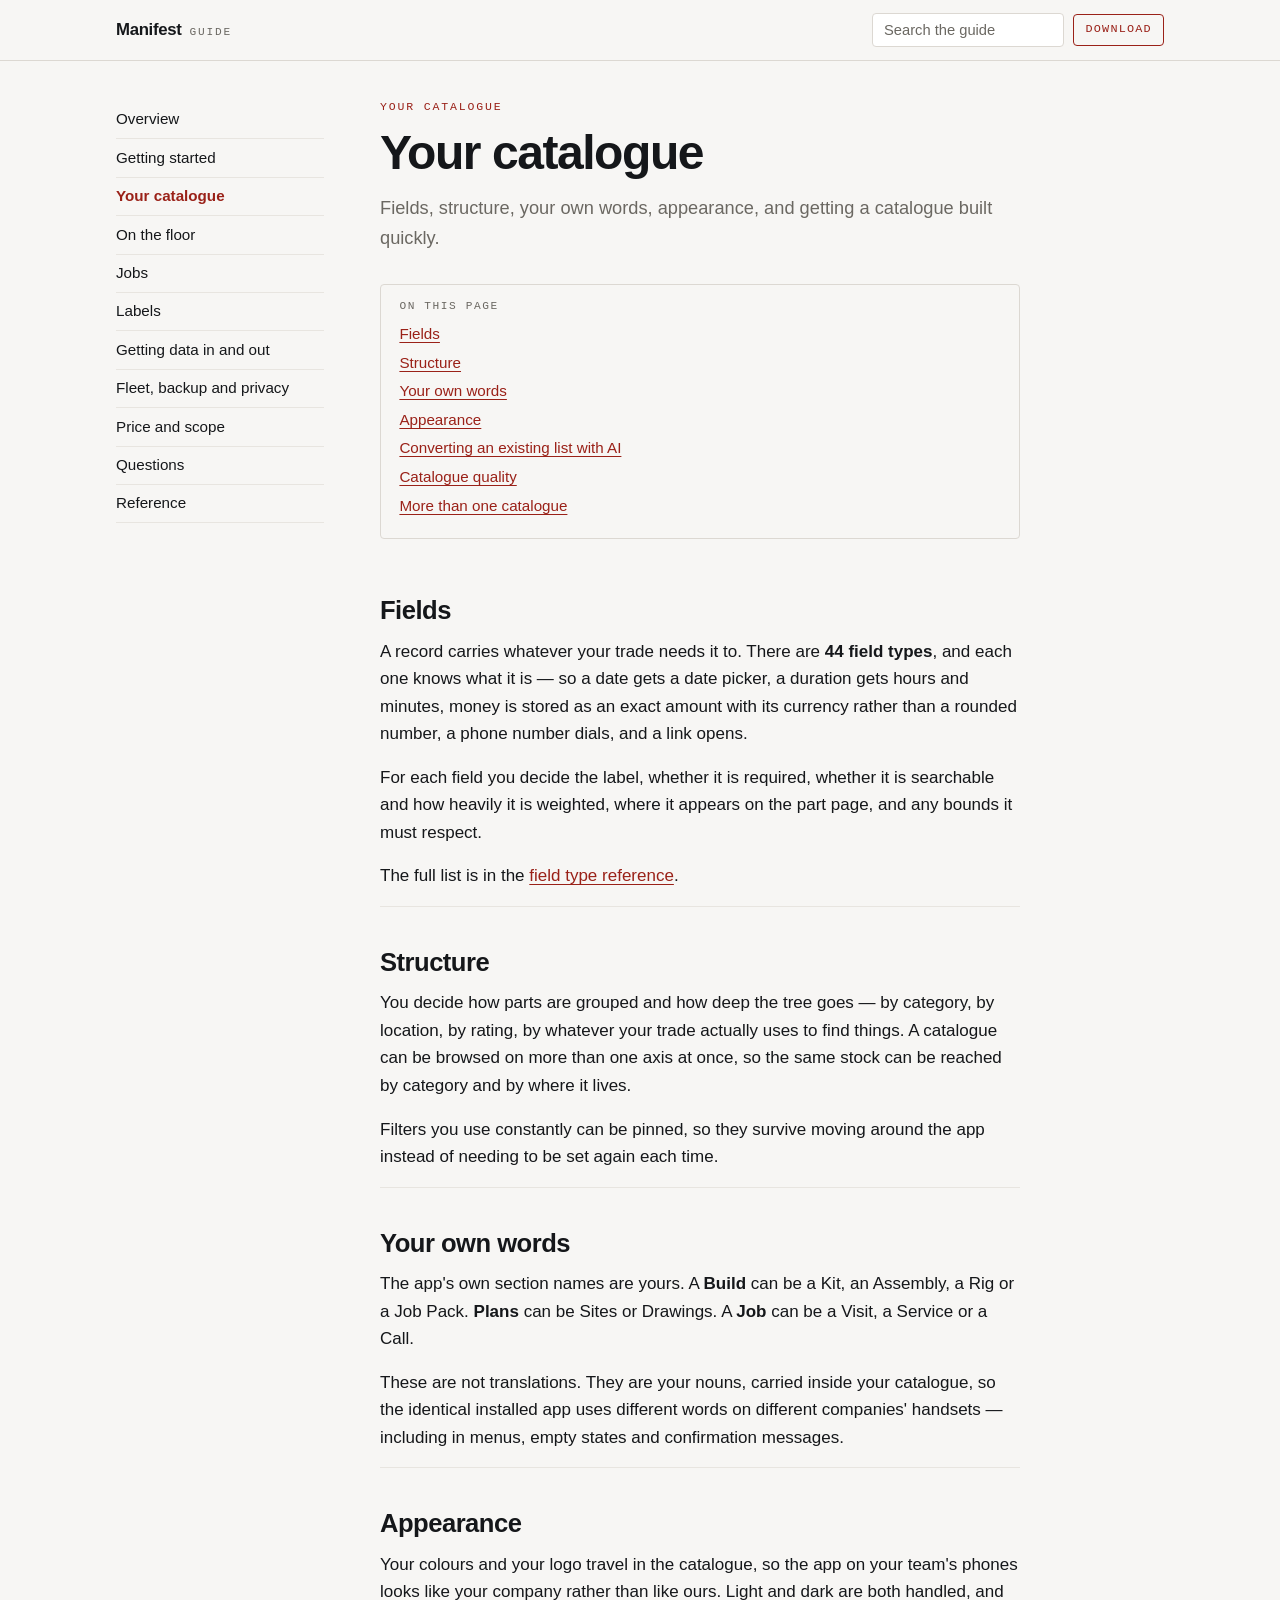
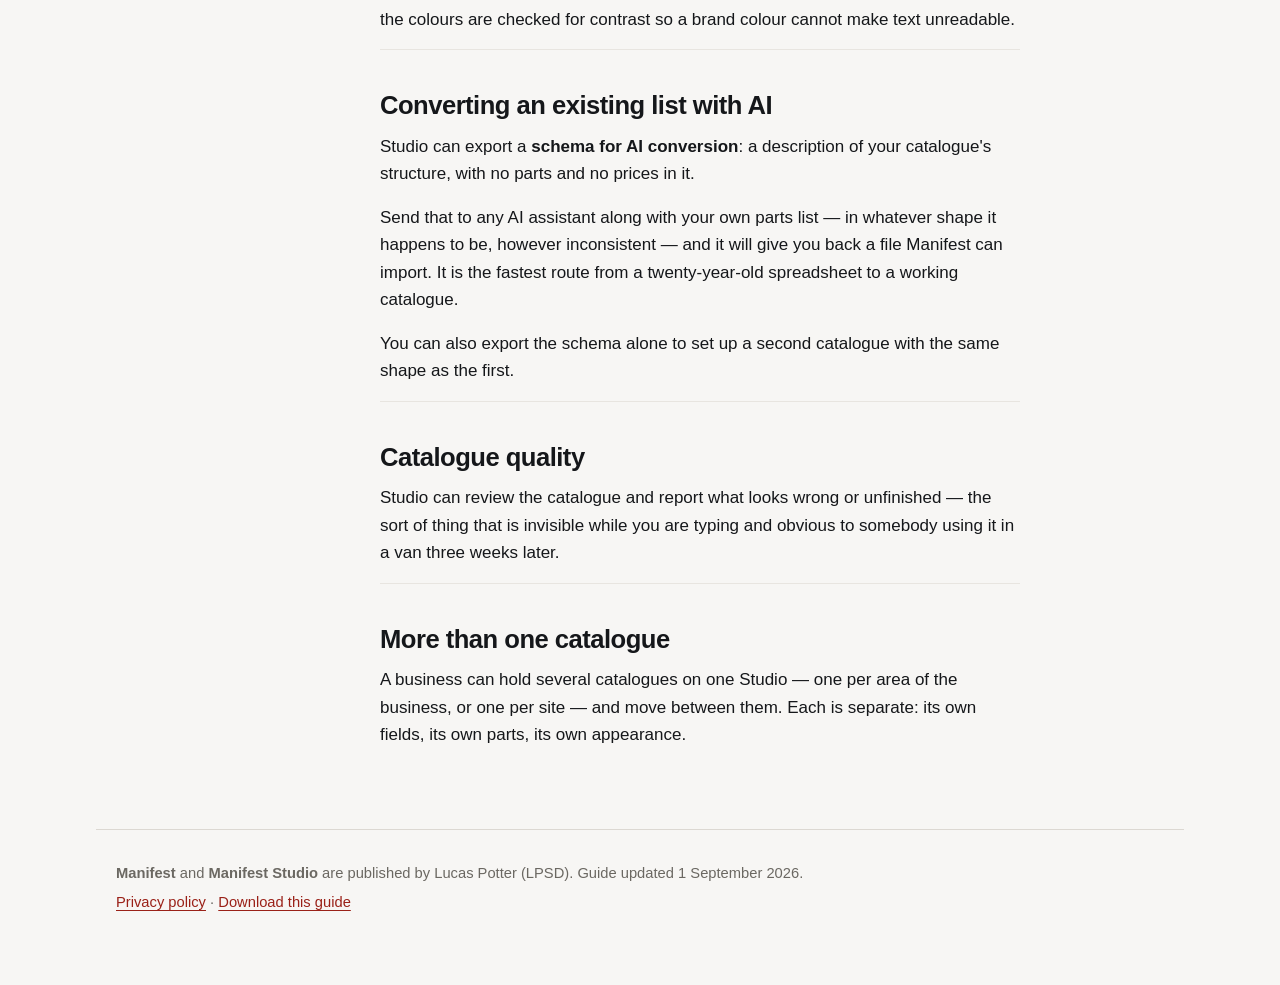
==== catalogue.html @ fdb2659b "The Manifest guide Generated from content.py: eleven pages, fifty-five sections, a client-side searc" ====
<!DOCTYPE html>
<html lang="en-GB">
<head>
<meta charset="utf-8">
<meta name="viewport" content="width=device-width, initial-scale=1">
<title>Your catalogue — Manifest guide</title>
<meta name="description" content="Fields, structure, your own words, appearance, and getting a catalogue built quickly.">
<link rel="stylesheet" href="assets/guide.css">
</head>
<body>
<a class="skip" href="#main">Skip to content</a>

<header class="masthead">
  <div class="wrap masthead-in">
    <a class="brand" href="index.html">
      <span class="brand-name">Manifest</span>
      <span class="brand-sub">guide</span>
    </a>
    <div class="tools">
      <label class="search" for="q">
        <span class="vh">Search the guide</span>
        <input id="q" type="search" placeholder="Search the guide" autocomplete="off"
               spellcheck="false" aria-controls="results" aria-expanded="false">
      </label>
      <a class="dl" href="manifest-guide.html" download>Download</a>
    </div>
  </div>
  <div id="results" class="results" role="region" aria-live="polite" hidden></div>
</header>

<div class="wrap shell">
  <nav class="sidebar" aria-label="Guide"><ul class='nav-list'><li><a href="index.html">Overview</a></li><li><a href="start.html">Getting started</a></li><li><a href="catalogue.html" aria-current="page">Your catalogue</a></li><li><a href="working.html">On the floor</a></li><li><a href="jobs.html">Jobs</a></li><li><a href="labels.html">Labels</a></li><li><a href="data.html">Getting data in and out</a></li><li><a href="safety.html">Fleet, backup and privacy</a></li><li><a href="pricing.html">Price and scope</a></li><li><a href="questions.html">Questions</a></li><li><a href="reference.html">Reference</a></li></ul></nav>
  <main id="main" class="content"><div class='page-head'><p class='eyebrow'>Your catalogue</p><h1>Your catalogue</h1><p class='lede'>Fields, structure, your own words, appearance, and getting a catalogue built quickly.</p></div>
<nav class='toc' aria-label='On this page'><p class='toc-h'>On this page</p><ul><li><a href="#fields">Fields</a></li><li><a href="#structure">Structure</a></li><li><a href="#words">Your own words</a></li><li><a href="#look">Appearance</a></li><li><a href="#ai">Converting an existing list with AI</a></li><li><a href="#quality">Catalogue quality</a></li><li><a href="#many">More than one catalogue</a></li></ul></nav>
<section id='fields' class='sec'><h2><a class='anchor' href='#fields'>Fields</a></h2>
<p>A record carries whatever your trade needs it to. There are <strong>44 field
types</strong>, and each one knows what it is — so a date gets a date picker, a
duration gets hours and minutes, money is stored as an exact amount with its
currency rather than a rounded number, a phone number dials, and a link opens.</p>

<p>For each field you decide the label, whether it is required, whether it is
searchable and how heavily it is weighted, where it appears on the part page,
and any bounds it must respect.</p>

<p>The full list is in the <a href="reference.html#types">field type
reference</a>.</p>
</section>
<section id='structure' class='sec'><h2><a class='anchor' href='#structure'>Structure</a></h2>
<p>You decide how parts are grouped and how deep the tree goes — by category, by
location, by rating, by whatever your trade actually uses to find things. A
catalogue can be browsed on more than one axis at once, so the same stock can be
reached by category and by where it lives.</p>

<p>Filters you use constantly can be pinned, so they survive moving around the
app instead of needing to be set again each time.</p>
</section>
<section id='words' class='sec'><h2><a class='anchor' href='#words'>Your own words</a></h2>
<p>The app's own section names are yours. A <strong>Build</strong> can be a Kit,
an Assembly, a Rig or a Job Pack. <strong>Plans</strong> can be Sites or
Drawings. A <strong>Job</strong> can be a Visit, a Service or a Call.</p>

<p>These are not translations. They are your nouns, carried inside your
catalogue, so the identical installed app uses different words on different
companies' handsets — including in menus, empty states and confirmation
messages.</p>
</section>
<section id='look' class='sec'><h2><a class='anchor' href='#look'>Appearance</a></h2>
<p>Your colours and your logo travel in the catalogue, so the app on your team's
phones looks like your company rather than like ours. Light and dark are both
handled, and the colours are checked for contrast so a brand colour cannot make
text unreadable.</p>
</section>
<section id='ai' class='sec'><h2><a class='anchor' href='#ai'>Converting an existing list with AI</a></h2>
<p>Studio can export a <strong>schema for AI conversion</strong>: a description
of your catalogue's structure, with no parts and no prices in it.</p>

<p>Send that to any AI assistant along with your own parts list — in whatever
shape it happens to be, however inconsistent — and it will give you back a file
Manifest can import. It is the fastest route from a twenty-year-old spreadsheet
to a working catalogue.</p>

<p>You can also export the schema alone to set up a second catalogue with the
same shape as the first.</p>
</section>
<section id='quality' class='sec'><h2><a class='anchor' href='#quality'>Catalogue quality</a></h2>
<p>Studio can review the catalogue and report what looks wrong or unfinished —
the sort of thing that is invisible while you are typing and obvious to somebody
using it in a van three weeks later.</p>
</section>
<section id='many' class='sec'><h2><a class='anchor' href='#many'>More than one catalogue</a></h2>
<p>A business can hold several catalogues on one Studio — one per area of the
business, or one per site — and move between them. Each is separate: its own
fields, its own parts, its own appearance.</p>
</section></main>
</div>

<footer class="wrap site-foot">
  <p><strong>Manifest</strong> and <strong>Manifest Studio</strong> are
  published by Lucas Potter (LPSD). Guide updated 1 September 2026.</p>
  <p><a href="https://lpsd-1.github.io/Manifest-Privacy-Policy/">Privacy policy</a> · <a href="manifest-guide.html" download>Download this guide</a></p>
</footer>

<script src="assets/search-index.js"></script>
<script src="assets/guide.js"></script>
</body>
</html>
---- assets/guide.css ----
/* Manifest guide — a spec sheet, not a brochure.
   Monospace carries identifiers and labels because that is what the app does
   with part numbers; the accent is the app's own oxblood. */

:root {
  color-scheme: light dark;

  --paper:   #f7f6f4;
  --raised:  #ffffff;
  --ink:     #15171a;
  --muted:   #6b6862;
  --rule:    #dcd8d2;
  --hair:    #e8e5e0;
  --accent:  #9a2118;
  --accent-soft: rgba(154, 33, 24, .08);
  --warn:    #8a5a00;
  --warn-soft: rgba(138, 90, 0, .09);

  --sans: -apple-system, BlinkMacSystemFont, "Segoe UI", Roboto, "Helvetica Neue", Arial, sans-serif;
  --mono: ui-monospace, SFMono-Regular, "SF Mono", "Cascadia Mono", Menlo, Consolas, monospace;

  --measure: 40rem;
}

@media (prefers-color-scheme: dark) {
  :root {
    --paper:  #14161a;
    --raised: #1b1e23;
    --ink:    #e8e6e3;
    --muted:  #9b968e;
    --rule:   #2e3239;
    --hair:   #23272d;
    --accent: #e0705f;
    --accent-soft: rgba(224, 112, 95, .12);
    --warn:   #d9a441;
    --warn-soft: rgba(217, 164, 65, .12);
  }
}
:root[data-theme="dark"] {
  --paper:  #14161a; --raised: #1b1e23; --ink: #e8e6e3; --muted: #9b968e;
  --rule:   #2e3239; --hair: #23272d; --accent: #e0705f;
  --accent-soft: rgba(224, 112, 95, .12);
  --warn: #d9a441; --warn-soft: rgba(217, 164, 65, .12);
}
:root[data-theme="light"] {
  --paper:  #f7f6f4; --raised: #ffffff; --ink: #15171a; --muted: #6b6862;
  --rule:   #dcd8d2; --hair: #e8e5e0; --accent: #9a2118;
  --accent-soft: rgba(154, 33, 24, .08);
  --warn: #8a5a00; --warn-soft: rgba(138, 90, 0, .09);
}

* { box-sizing: border-box; }

body {
  margin: 0;
  background: var(--paper);
  color: var(--ink);
  font: 400 17px/1.62 var(--sans);
  -webkit-font-smoothing: antialiased;
}

.wrap { max-width: 68rem; margin: 0 auto; padding: 0 1.25rem; }

.vh {
  position: absolute; width: 1px; height: 1px; overflow: hidden;
  clip: rect(0 0 0 0); clip-path: inset(50%); white-space: nowrap;
}
.skip {
  position: absolute; left: -9999px; top: 0; z-index: 20;
  background: var(--accent); color: #fff; padding: .6rem 1rem;
}
.skip:focus { left: 0; }

a { color: var(--accent); text-underline-offset: .18em; }
a:focus-visible, input:focus-visible {
  outline: 2px solid var(--accent); outline-offset: 2px; border-radius: 2px;
}

/* ------------------------------------------------------------- masthead */

.masthead {
  position: sticky; top: 0; z-index: 10;
  background: var(--paper);
  border-bottom: 1px solid var(--rule);
}
.masthead-in {
  display: flex; align-items: center; gap: 1rem;
  min-height: 3.75rem; flex-wrap: wrap;
}
.brand { display: flex; align-items: baseline; gap: .5rem; text-decoration: none; color: var(--ink); }
.brand-name { font: 600 1.05rem/1 var(--sans); letter-spacing: -.02em; }
.brand-sub {
  font: 500 .7rem/1 var(--mono); letter-spacing: .16em;
  text-transform: uppercase; color: var(--muted);
}
.tools { margin-left: auto; display: flex; align-items: center; gap: .6rem; }

.search { display: block; }
.search input {
  font: 400 .92rem/1 var(--sans);
  color: var(--ink); background: var(--raised);
  border: 1px solid var(--rule); border-radius: 4px;
  padding: .5rem .7rem; width: 12rem; max-width: 42vw;
}
.search input::placeholder { color: var(--muted); }

.dl {
  font: 500 .74rem/1 var(--mono); letter-spacing: .1em; text-transform: uppercase;
  color: var(--accent); border: 1px solid var(--accent); border-radius: 4px;
  padding: .55rem .7rem; text-decoration: none; white-space: nowrap;
}

/* ------------------------------------------------------------- results */

.results {
  border-top: 1px solid var(--rule);
  background: var(--raised);
  max-height: min(60vh, 30rem); overflow-y: auto;
}
.results-in { max-width: 68rem; margin: 0 auto; padding: .5rem 1.25rem 1rem; }
.hit { display: block; padding: .75rem 0; border-bottom: 1px solid var(--hair); text-decoration: none; color: inherit; }
.hit:last-child { border-bottom: 0; }
.hit-p { font: 500 .68rem/1 var(--mono); letter-spacing: .12em; text-transform: uppercase; color: var(--muted); }
.hit-h { display: block; font-weight: 600; margin: .2rem 0 .15rem; color: var(--accent); }
.hit-x { display: block; font-size: .9rem; color: var(--muted); }
.hit mark { background: var(--accent-soft); color: inherit; padding: 0 .1em; border-radius: 2px; }
.no-hits { padding: 1rem 0; color: var(--muted); font-size: .95rem; }

/* ------------------------------------------------------------- layout */

.shell { display: grid; gap: 2.5rem; padding-top: 2.5rem; padding-bottom: 4rem; }
@media (min-width: 56rem) {
  .shell { grid-template-columns: 13rem minmax(0, 1fr); gap: 3.5rem; }
  .sidebar { position: sticky; top: 5rem; align-self: start; }
}

.nav-list { list-style: none; margin: 0; padding: 0; }
.nav-list li { margin: 0; }
.nav-list a {
  display: block; padding: .4rem 0; text-decoration: none; color: var(--ink);
  font-size: .95rem; border-bottom: 1px solid var(--hair);
}
.nav-list a[aria-current="page"] { color: var(--accent); font-weight: 600; }

.content { min-width: 0; max-width: var(--measure); }

/* ------------------------------------------------------------- type */

h1 {
  font: 600 clamp(2rem, 5.5vw, 3rem)/1.08 var(--sans);
  letter-spacing: -.03em; text-wrap: balance; margin: 0 0 .9rem;
}
h1 em { font-style: normal; color: var(--accent); }
h2 {
  font: 600 clamp(1.3rem, 3vw, 1.6rem)/1.22 var(--sans);
  letter-spacing: -.02em; text-wrap: balance; margin: 0 0 .7rem;
}
h3 { font: 600 1.02rem/1.35 var(--sans); margin: 1.75rem 0 .35rem; }
p, li { margin: 0 0 1rem; }
li { margin-bottom: .4rem; }
ul, ol { padding-left: 1.15rem; }
strong { font-weight: 600; }
code {
  font: 400 .88em/1.4 var(--mono);
  background: rgba(127,127,127,.14); padding: .1rem .35rem; border-radius: 3px;
}

.eyebrow {
  font: 500 .72rem/1 var(--mono); letter-spacing: .16em;
  text-transform: uppercase; color: var(--muted); margin: 0 0 .9rem;
}
.lede { font-size: 1.14rem; color: var(--muted); }
.hero { margin-bottom: 2.5rem; }
.page-head { margin-bottom: 2rem; }
.page-head .eyebrow { color: var(--accent); }

.sec { padding: 2.5rem 0 0; }
.sec + .sec { border-top: 1px solid var(--hair); margin-top: 1rem; }
h2 .anchor { color: inherit; text-decoration: none; }
h2 .anchor:hover { color: var(--accent); }

/* ------------------------------------------------------------- blocks */

.toc {
  border: 1px solid var(--rule); border-radius: 4px;
  padding: 1rem 1.15rem; margin: 0 0 1rem;
}
.toc-h {
  font: 500 .7rem/1 var(--mono); letter-spacing: .14em;
  text-transform: uppercase; color: var(--muted); margin: 0 0 .6rem;
}
.toc ul { list-style: none; margin: 0; padding: 0; }
.toc li { margin: .25rem 0; font-size: .95rem; }

.pull {
  border-left: 3px solid var(--accent);
  padding: .15rem 0 .15rem 1.1rem; margin: 1.75rem 0;
}
.pull p { font-size: 1.06rem; margin: 0; }

.note, .warn {
  border-radius: 4px; padding: .9rem 1.1rem; margin: 1.5rem 0;
  font-size: .96rem;
}
.note { background: var(--accent-soft); }
.warn { background: var(--warn-soft); border-left: 3px solid var(--warn); }
.note p:last-child, .warn p:last-child { margin-bottom: 0; }

.cards {
  display: grid; gap: 1px; background: var(--rule);
  border: 1px solid var(--rule); border-radius: 4px; overflow: hidden;
  margin: 1.5rem 0;
}
@media (min-width: 34rem) { .cards { grid-template-columns: 1fr 1fr; } }
.cards > div { background: var(--paper); padding: 1.15rem 1.25rem; }
.cards h3 { margin-top: 0; }
.cards p { font-size: .95rem; color: var(--muted); margin-bottom: 0; }

.spec { border-top: 1px solid var(--rule); margin: 1.5rem 0; }
.spec > div {
  display: grid; gap: .15rem 1.5rem; grid-template-columns: 1fr;
  padding: .95rem 0; border-bottom: 1px solid var(--rule);
}
@media (min-width: 40rem) { .spec > div { grid-template-columns: 10rem 1fr; } }
.spec .k {
  font: 500 .72rem/1.5 var(--mono); letter-spacing: .1em;
  text-transform: uppercase; color: var(--muted); margin: 0; padding-top: .2rem;
}
.spec .v p:last-child { margin-bottom: 0; }

.scroll { overflow-x: auto; margin: 1.5rem 0; }
table { border-collapse: collapse; width: 100%; font-size: .95rem; }
th, td {
  text-align: left; vertical-align: top;
  padding: .55rem .8rem .55rem 0; border-bottom: 1px solid var(--hair);
}
thead th {
  font: 500 .72rem/1.4 var(--mono); letter-spacing: .08em;
  text-transform: uppercase; color: var(--muted);
  border-bottom: 1px solid var(--rule);
}
tbody th { font-weight: 600; }
td.num, .price td.num {
  font-family: var(--mono); font-variant-numeric: tabular-nums; white-space: nowrap;
}
.price td.num { font-weight: 600; }
.ref tbody th code { background: none; padding: 0; color: var(--accent); }

.jumps { display: grid; gap: 1px; background: var(--rule);
         border: 1px solid var(--rule); border-radius: 4px; overflow: hidden; }
@media (min-width: 34rem) { .jumps { grid-template-columns: 1fr 1fr; } }
.jump { display: block; background: var(--paper); padding: 1rem 1.15rem; text-decoration: none; color: inherit; }
.jump-t { display: block; font-weight: 600; color: var(--accent); margin-bottom: .15rem; }
.jump-b { display: block; font-size: .92rem; color: var(--muted); }

.site-foot {
  border-top: 1px solid var(--rule); padding: 2rem 1.25rem 4rem;
  color: var(--muted); font-size: .92rem;
}
.site-foot p { margin-bottom: .35rem; }

@media (prefers-reduced-motion: no-preference) {
  a, .jump { transition: opacity .15s ease, background-color .15s ease; }
  .jump:hover { background: var(--raised); }
}
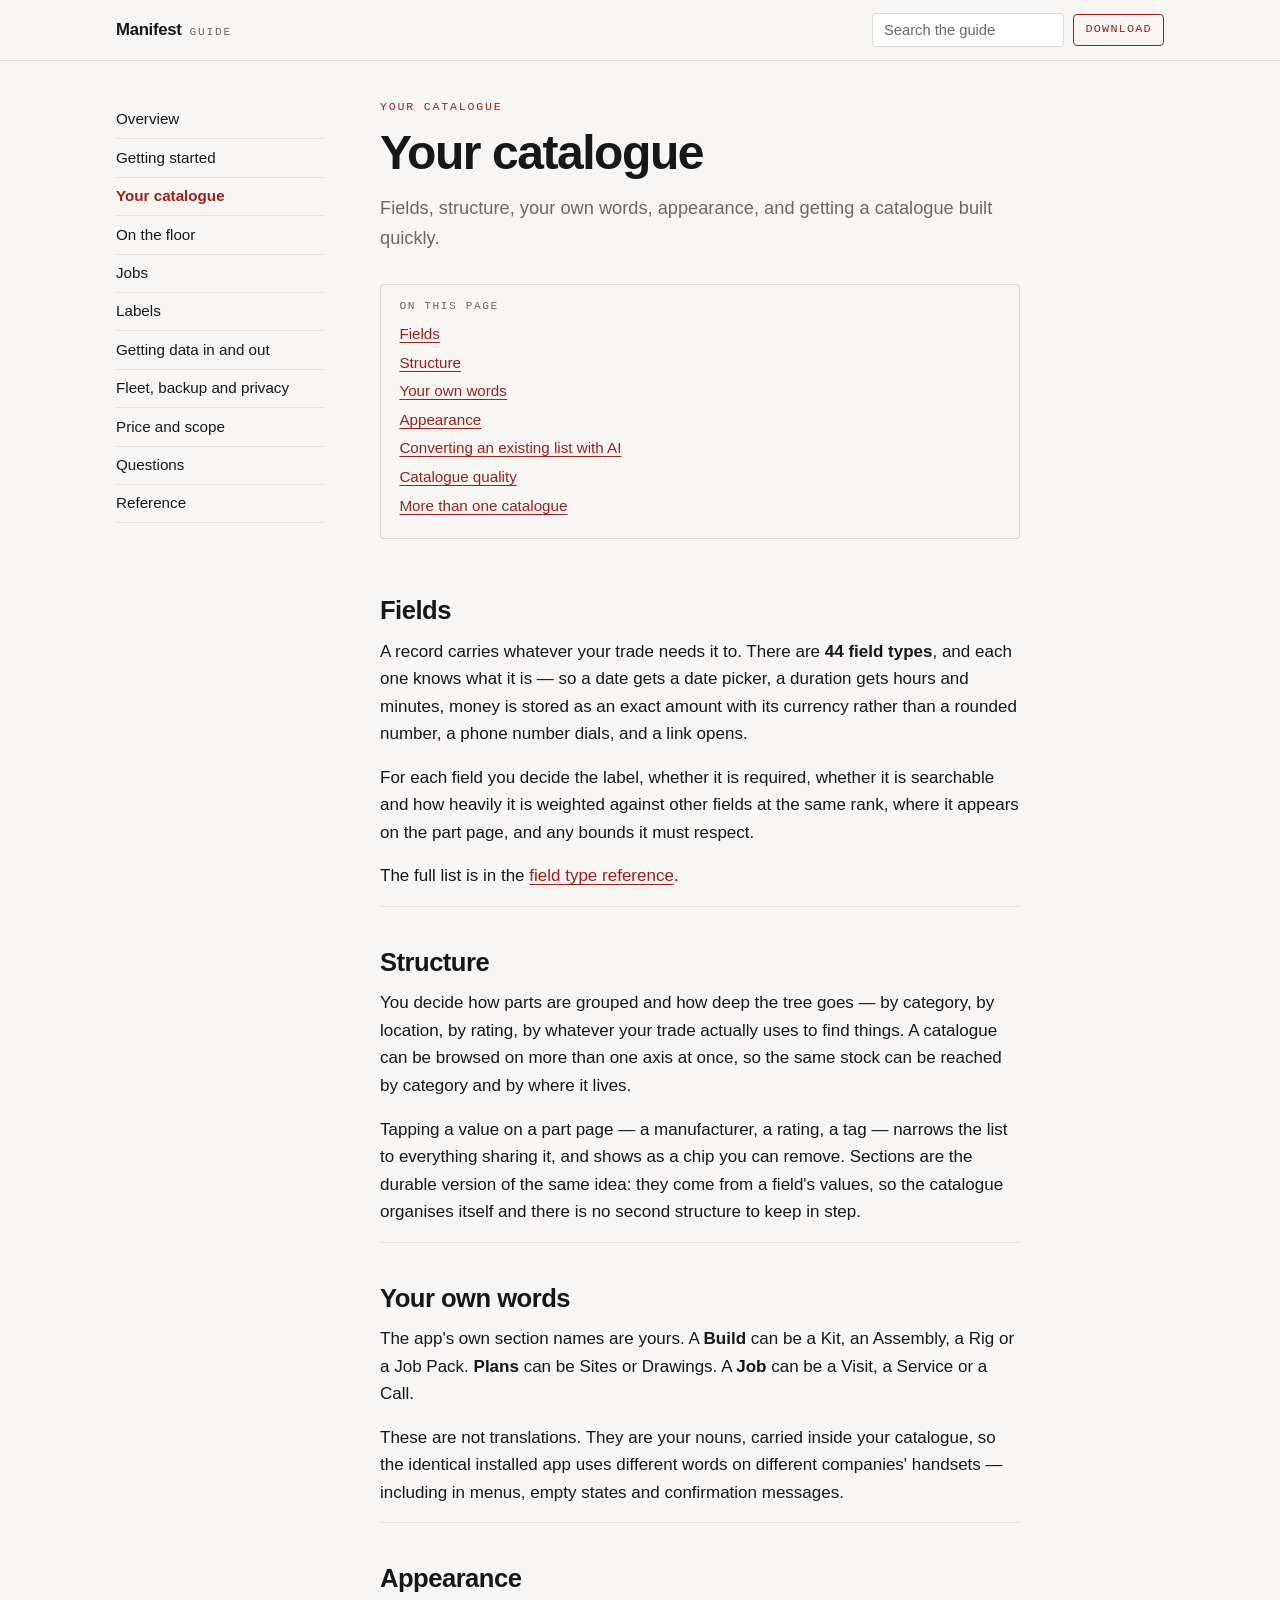
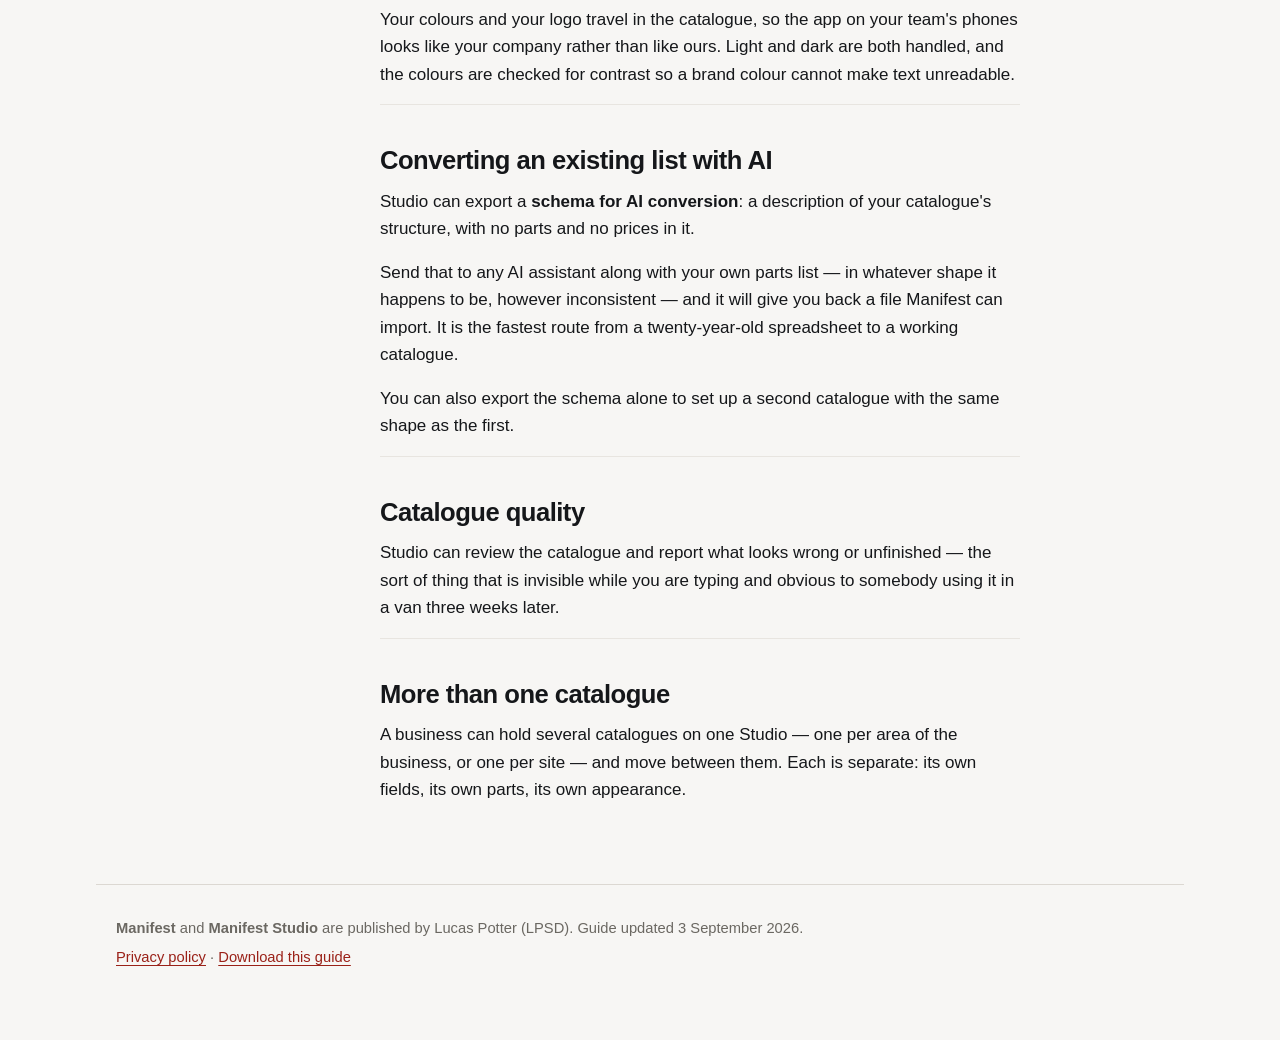
==== commit aae48934: "A content pass against the code: 4 blockers, 9 highs and the rest The site was built 1 Sep. An audit" ====
--- a/catalogue.html
+++ b/catalogue.html
@@ -39,7 +39,8 @@
 currency rather than a rounded number, a phone number dials, and a link opens.</p>
 
 <p>For each field you decide the label, whether it is required, whether it is
-searchable and how heavily it is weighted, where it appears on the part page,
+searchable and how heavily it is weighted against other fields at the same rank,
+where it appears on the part page,
 and any bounds it must respect.</p>
 
 <p>The full list is in the <a href="reference.html#types">field type
@@ -51,8 +52,10 @@
 catalogue can be browsed on more than one axis at once, so the same stock can be
 reached by category and by where it lives.</p>
 
-<p>Filters you use constantly can be pinned, so they survive moving around the
-app instead of needing to be set again each time.</p>
+<p>Tapping a value on a part page — a manufacturer, a rating, a tag — narrows the
+list to everything sharing it, and shows as a chip you can remove. Sections are
+the durable version of the same idea: they come from a field's values, so the
+catalogue organises itself and there is no second structure to keep in step.</p>
 </section>
 <section id='words' class='sec'><h2><a class='anchor' href='#words'>Your own words</a></h2>
 <p>The app's own section names are yours. A <strong>Build</strong> can be a Kit,
@@ -96,7 +99,7 @@
 
 <footer class="wrap site-foot">
   <p><strong>Manifest</strong> and <strong>Manifest Studio</strong> are
-  published by Lucas Potter (LPSD). Guide updated 1 September 2026.</p>
+  published by Lucas Potter (LPSD). Guide updated 3 September 2026.</p>
   <p><a href="https://lpsd-1.github.io/Manifest-Privacy-Policy/">Privacy policy</a> · <a href="manifest-guide.html" download>Download this guide</a></p>
 </footer>
 
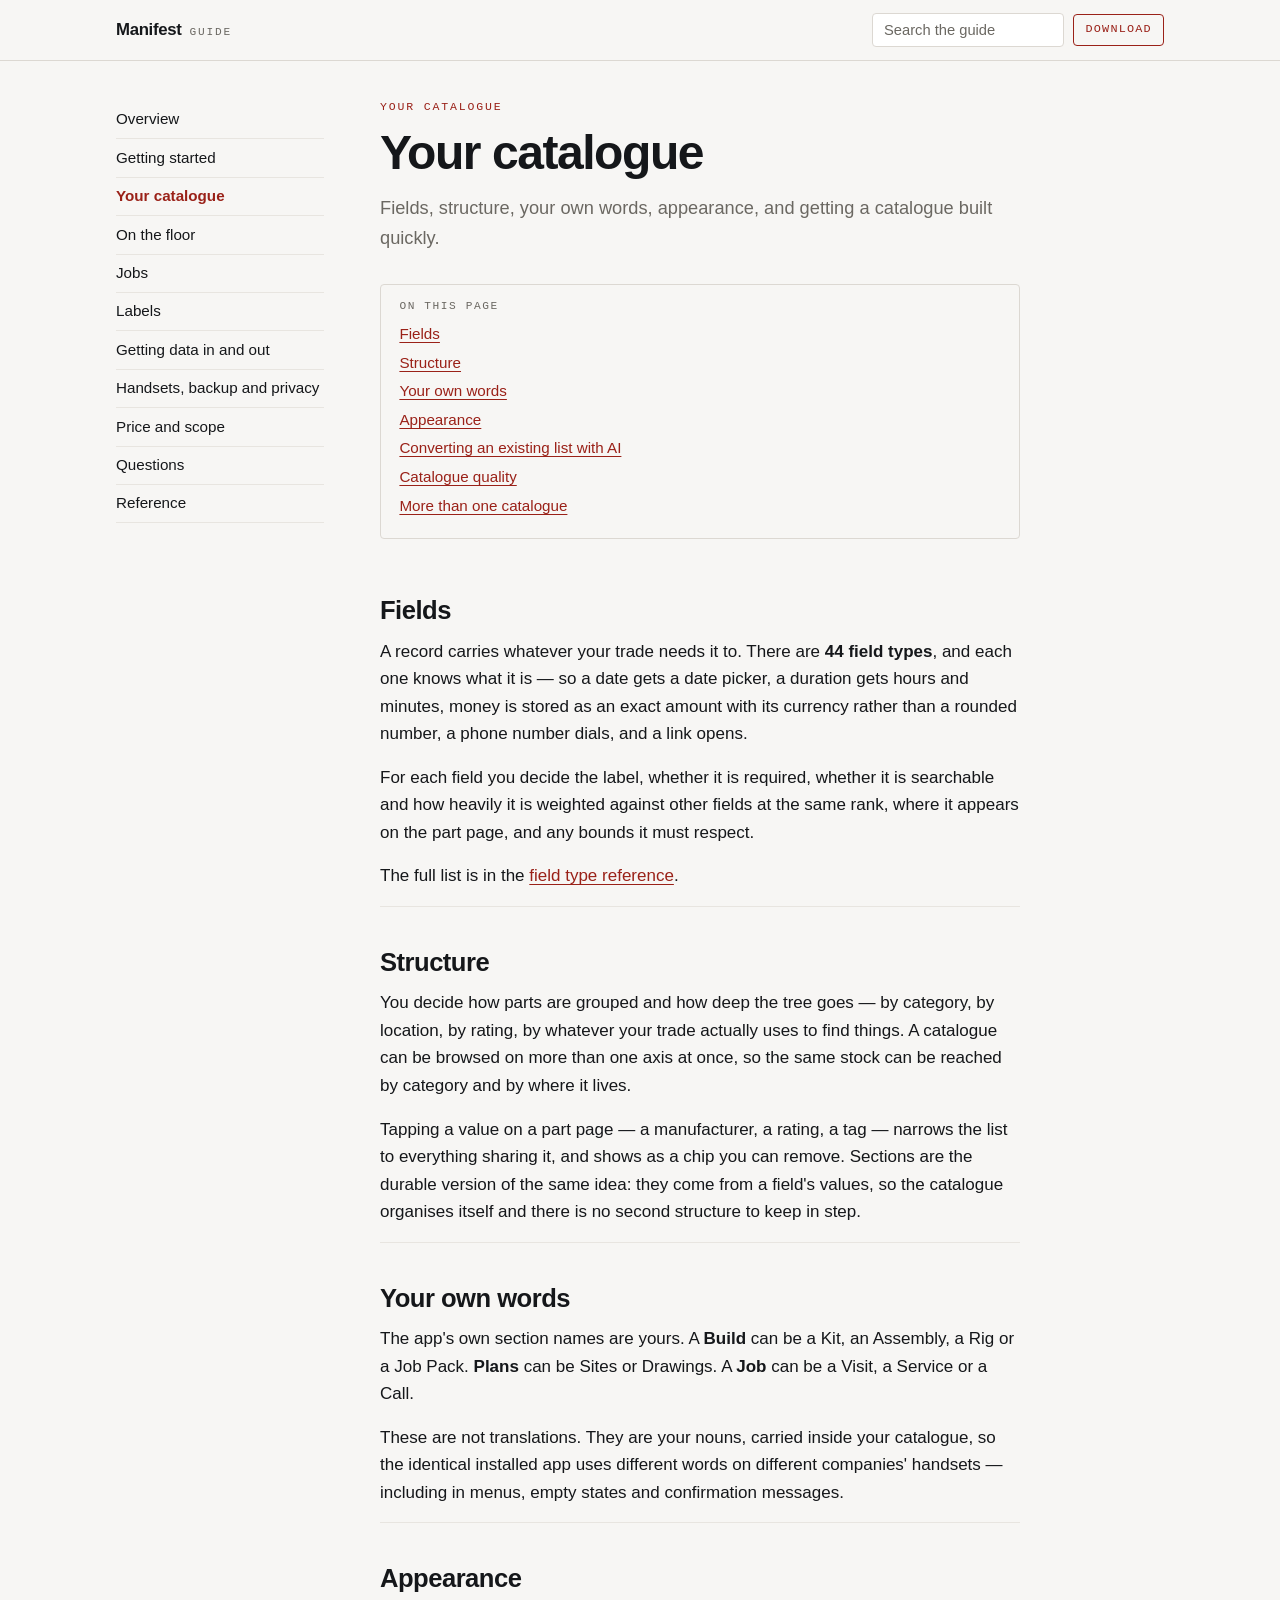
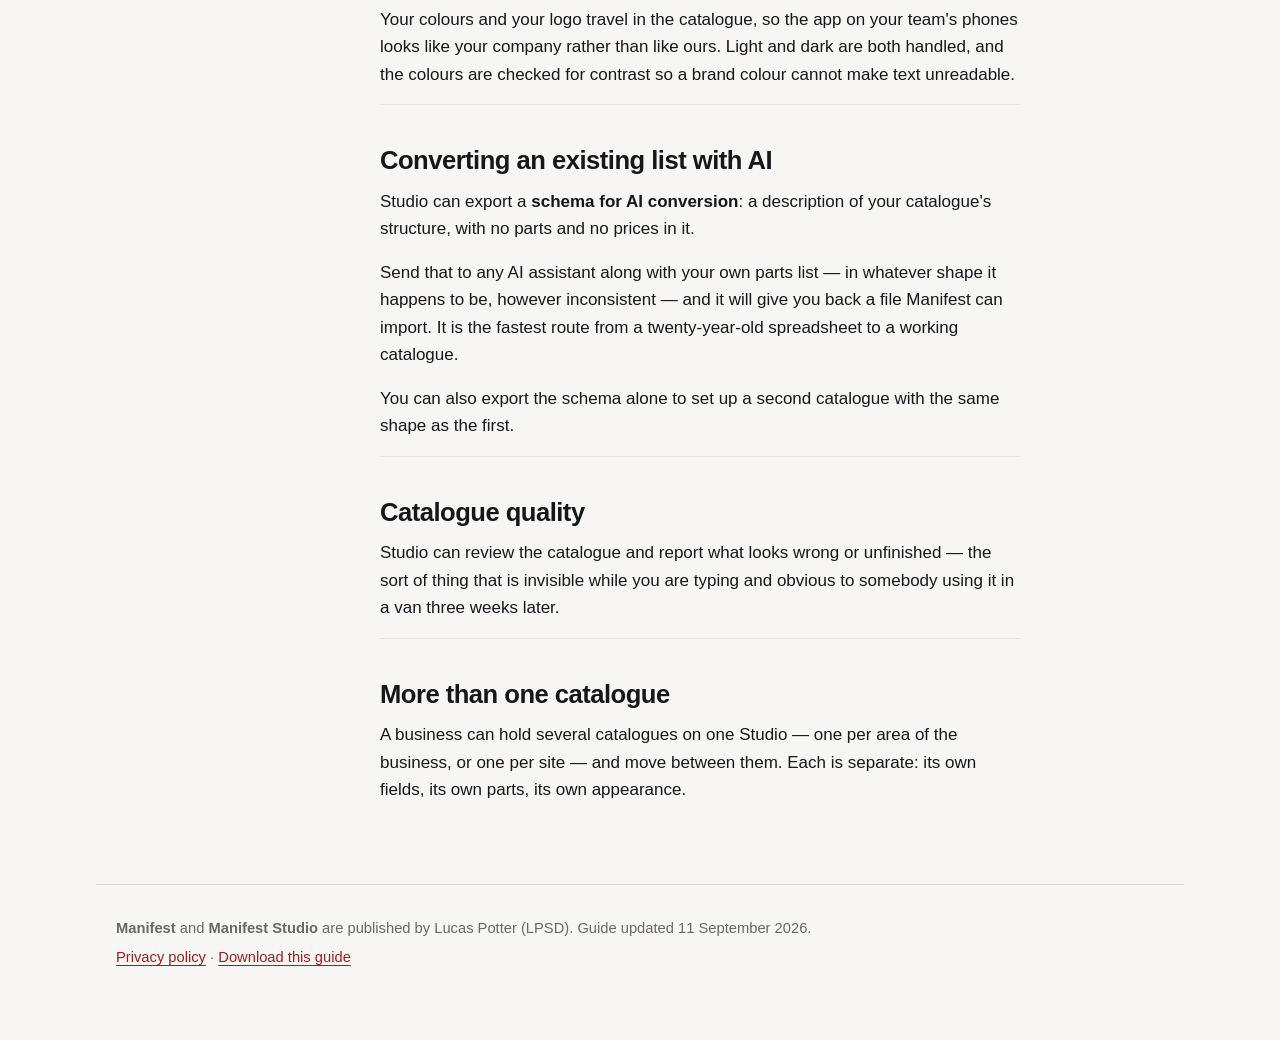
==== commit 5da5e092: "The pricing page tells the truth about the ladder Team pairs five, not ten. The top tier is Company " ====
--- a/catalogue.html
+++ b/catalogue.html
@@ -29,7 +29,7 @@
 </header>
 
 <div class="wrap shell">
-  <nav class="sidebar" aria-label="Guide"><ul class='nav-list'><li><a href="index.html">Overview</a></li><li><a href="start.html">Getting started</a></li><li><a href="catalogue.html" aria-current="page">Your catalogue</a></li><li><a href="working.html">On the floor</a></li><li><a href="jobs.html">Jobs</a></li><li><a href="labels.html">Labels</a></li><li><a href="data.html">Getting data in and out</a></li><li><a href="safety.html">Fleet, backup and privacy</a></li><li><a href="pricing.html">Price and scope</a></li><li><a href="questions.html">Questions</a></li><li><a href="reference.html">Reference</a></li></ul></nav>
+  <nav class="sidebar" aria-label="Guide"><ul class='nav-list'><li><a href="index.html">Overview</a></li><li><a href="start.html">Getting started</a></li><li><a href="catalogue.html" aria-current="page">Your catalogue</a></li><li><a href="working.html">On the floor</a></li><li><a href="jobs.html">Jobs</a></li><li><a href="labels.html">Labels</a></li><li><a href="data.html">Getting data in and out</a></li><li><a href="safety.html">Handsets, backup and privacy</a></li><li><a href="pricing.html">Price and scope</a></li><li><a href="questions.html">Questions</a></li><li><a href="reference.html">Reference</a></li></ul></nav>
   <main id="main" class="content"><div class='page-head'><p class='eyebrow'>Your catalogue</p><h1>Your catalogue</h1><p class='lede'>Fields, structure, your own words, appearance, and getting a catalogue built quickly.</p></div>
 <nav class='toc' aria-label='On this page'><p class='toc-h'>On this page</p><ul><li><a href="#fields">Fields</a></li><li><a href="#structure">Structure</a></li><li><a href="#words">Your own words</a></li><li><a href="#look">Appearance</a></li><li><a href="#ai">Converting an existing list with AI</a></li><li><a href="#quality">Catalogue quality</a></li><li><a href="#many">More than one catalogue</a></li></ul></nav>
 <section id='fields' class='sec'><h2><a class='anchor' href='#fields'>Fields</a></h2>
@@ -99,7 +99,7 @@
 
 <footer class="wrap site-foot">
   <p><strong>Manifest</strong> and <strong>Manifest Studio</strong> are
-  published by Lucas Potter (LPSD). Guide updated 3 September 2026.</p>
+  published by Lucas Potter (LPSD). Guide updated 11 September 2026.</p>
   <p><a href="https://lpsd-1.github.io/Manifest-Privacy-Policy/">Privacy policy</a> · <a href="manifest-guide.html" download>Download this guide</a></p>
 </footer>
 
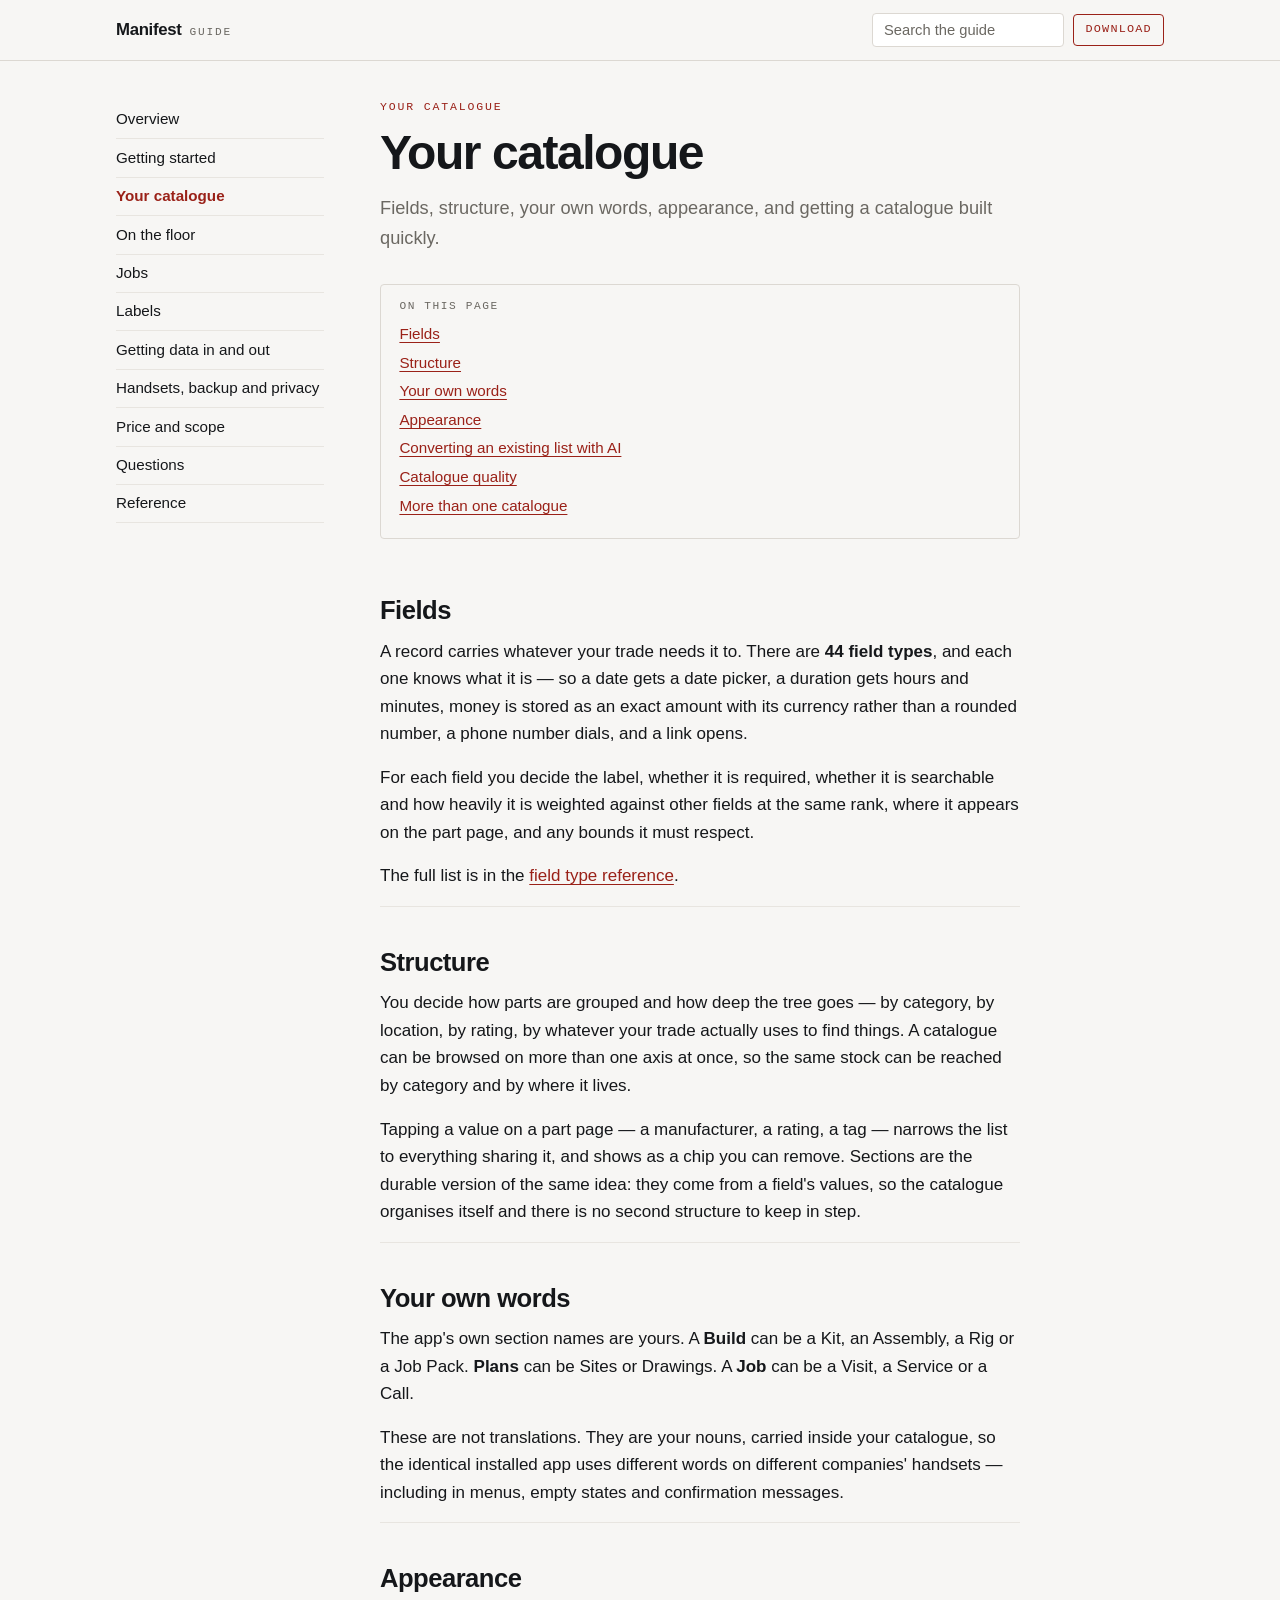
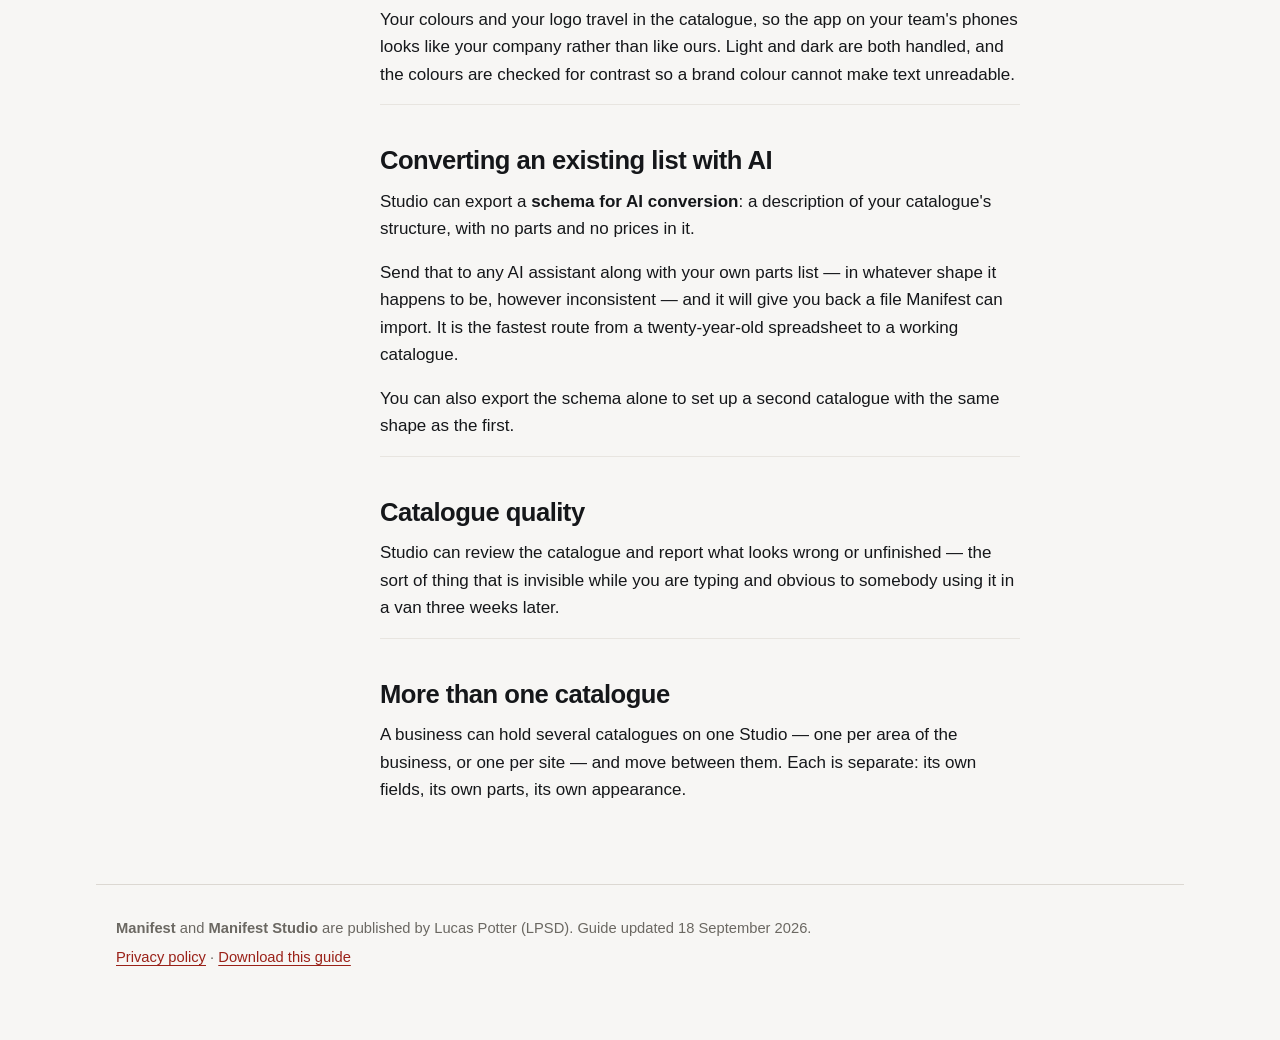
==== commit 2af2f533: "The pricing page said the cheapest handset pack was £70; it is £15 Lucas: the guide is out of date o" ====
--- a/catalogue.html
+++ b/catalogue.html
@@ -99,7 +99,7 @@
 
 <footer class="wrap site-foot">
   <p><strong>Manifest</strong> and <strong>Manifest Studio</strong> are
-  published by Lucas Potter (LPSD). Guide updated 11 September 2026.</p>
+  published by Lucas Potter (LPSD). Guide updated 18 September 2026.</p>
   <p><a href="https://lpsd-1.github.io/Manifest-Privacy-Policy/">Privacy policy</a> · <a href="manifest-guide.html" download>Download this guide</a></p>
 </footer>
 
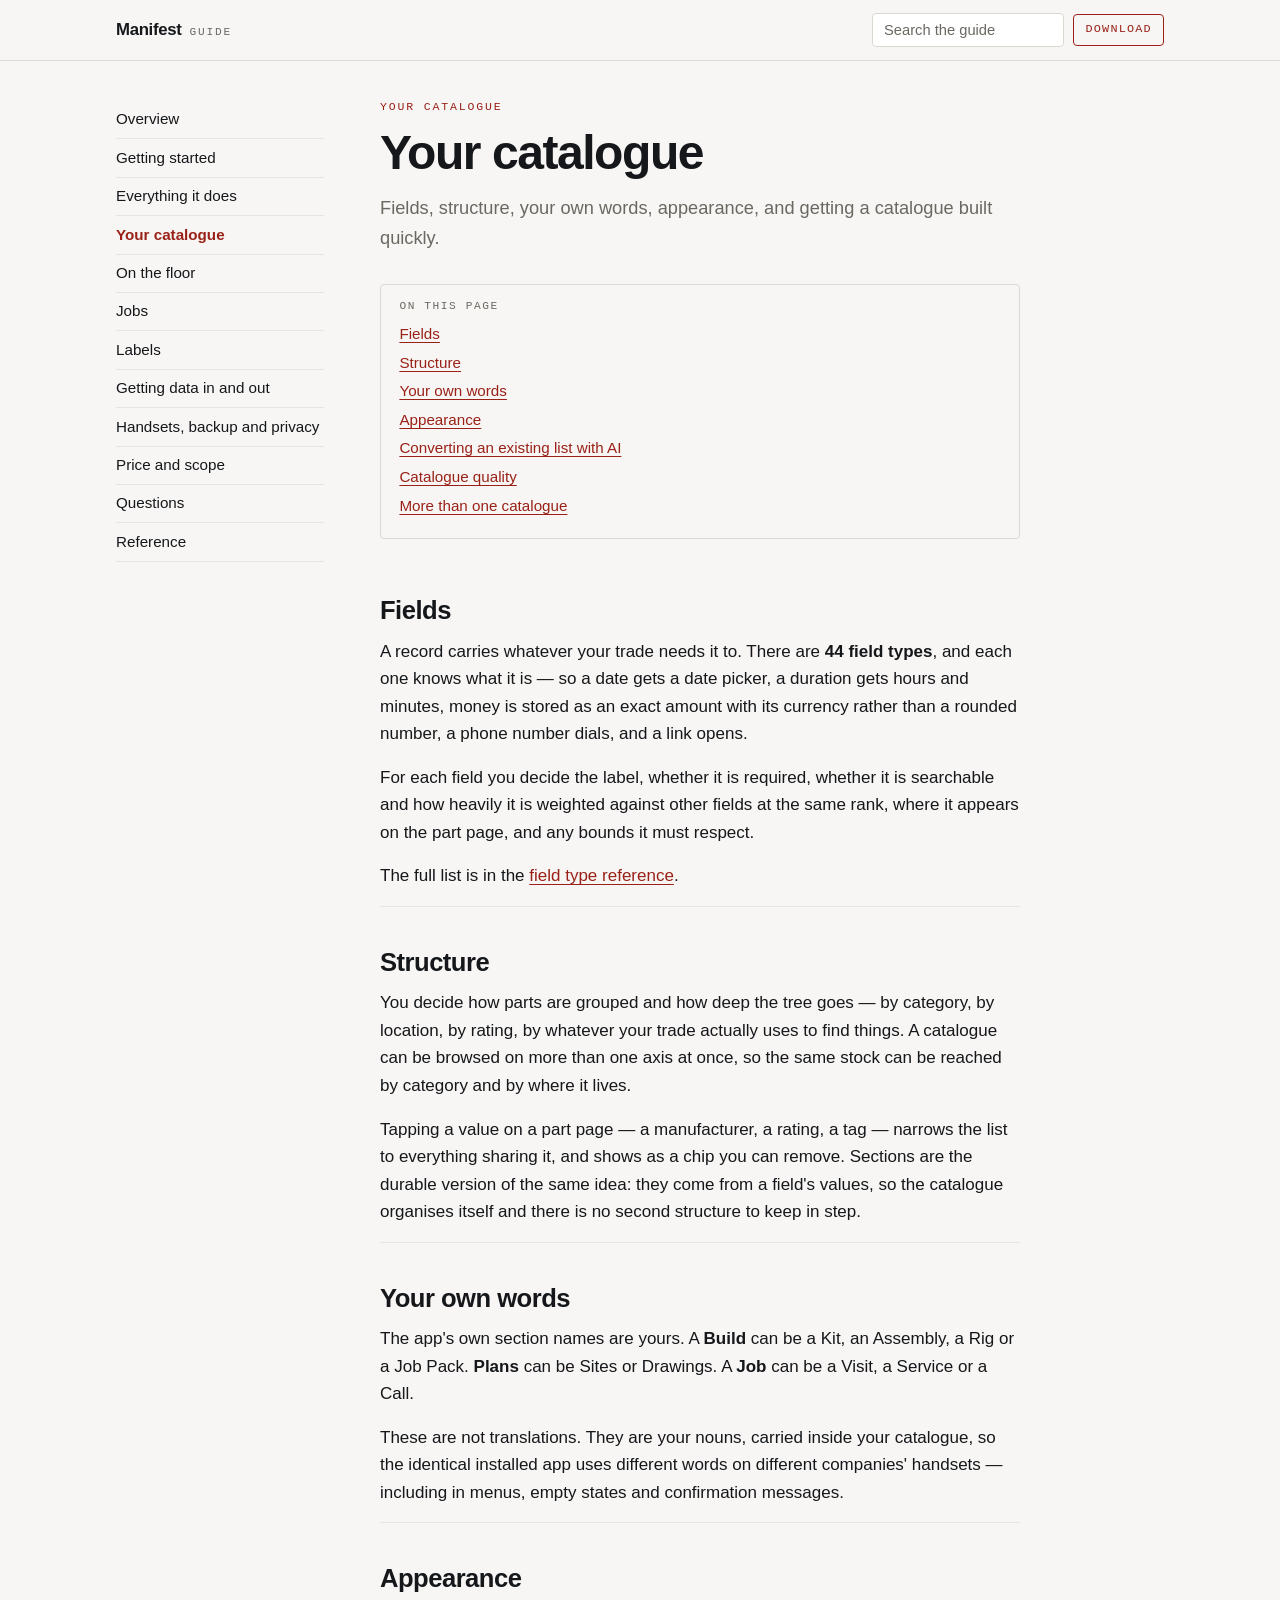
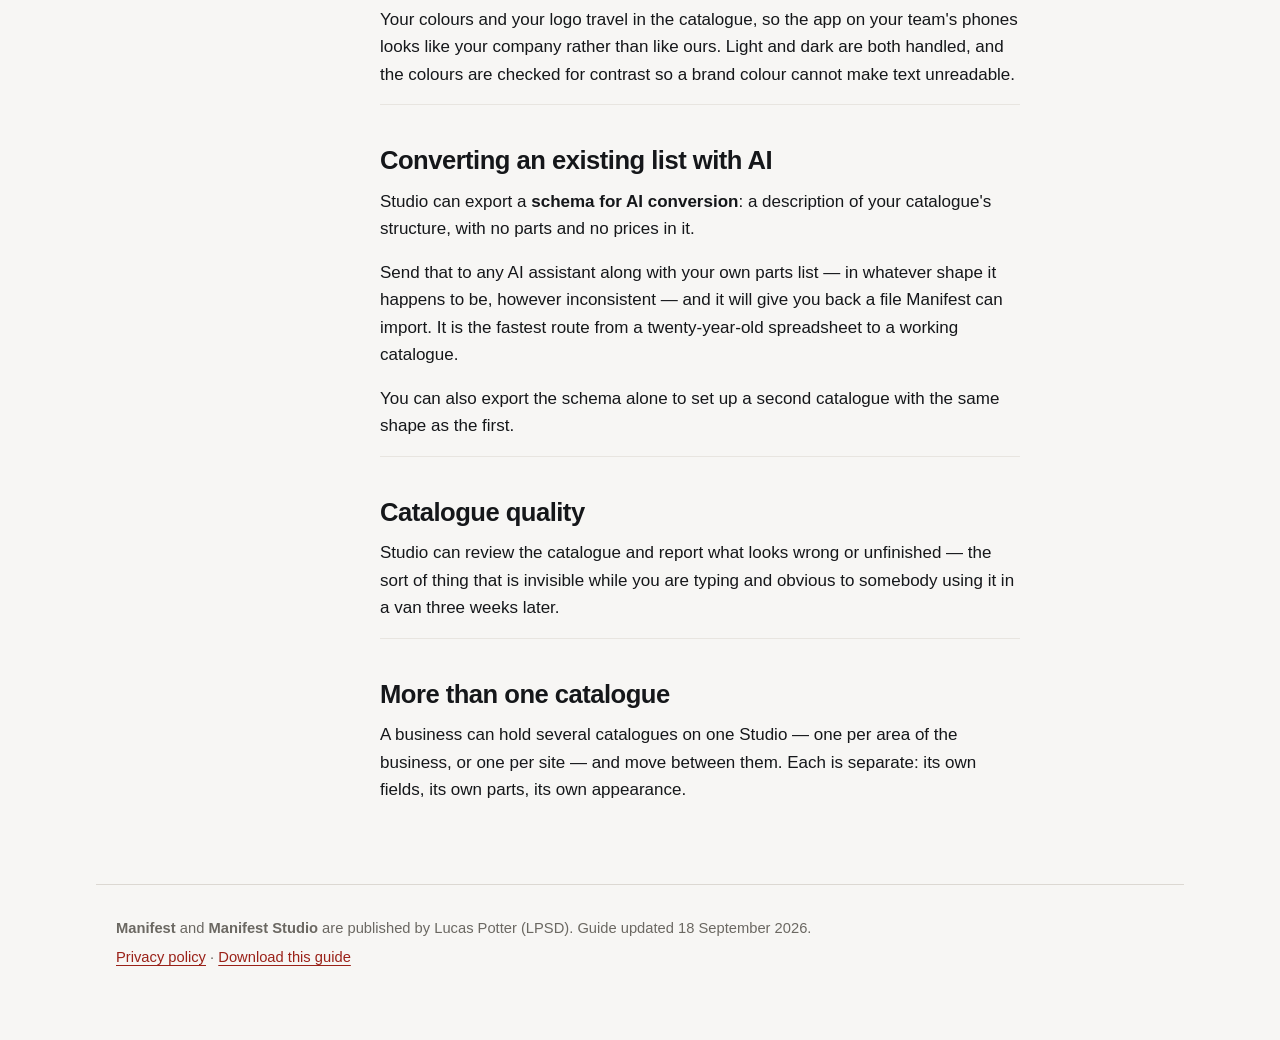
==== commit f165c160: "A page that lists everything the two apps actually do Lucas: "I think this is something that should " ====
--- a/catalogue.html
+++ b/catalogue.html
@@ -29,7 +29,7 @@
 </header>
 
 <div class="wrap shell">
-  <nav class="sidebar" aria-label="Guide"><ul class='nav-list'><li><a href="index.html">Overview</a></li><li><a href="start.html">Getting started</a></li><li><a href="catalogue.html" aria-current="page">Your catalogue</a></li><li><a href="working.html">On the floor</a></li><li><a href="jobs.html">Jobs</a></li><li><a href="labels.html">Labels</a></li><li><a href="data.html">Getting data in and out</a></li><li><a href="safety.html">Handsets, backup and privacy</a></li><li><a href="pricing.html">Price and scope</a></li><li><a href="questions.html">Questions</a></li><li><a href="reference.html">Reference</a></li></ul></nav>
+  <nav class="sidebar" aria-label="Guide"><ul class='nav-list'><li><a href="index.html">Overview</a></li><li><a href="start.html">Getting started</a></li><li><a href="features.html">Everything it does</a></li><li><a href="catalogue.html" aria-current="page">Your catalogue</a></li><li><a href="working.html">On the floor</a></li><li><a href="jobs.html">Jobs</a></li><li><a href="labels.html">Labels</a></li><li><a href="data.html">Getting data in and out</a></li><li><a href="safety.html">Handsets, backup and privacy</a></li><li><a href="pricing.html">Price and scope</a></li><li><a href="questions.html">Questions</a></li><li><a href="reference.html">Reference</a></li></ul></nav>
   <main id="main" class="content"><div class='page-head'><p class='eyebrow'>Your catalogue</p><h1>Your catalogue</h1><p class='lede'>Fields, structure, your own words, appearance, and getting a catalogue built quickly.</p></div>
 <nav class='toc' aria-label='On this page'><p class='toc-h'>On this page</p><ul><li><a href="#fields">Fields</a></li><li><a href="#structure">Structure</a></li><li><a href="#words">Your own words</a></li><li><a href="#look">Appearance</a></li><li><a href="#ai">Converting an existing list with AI</a></li><li><a href="#quality">Catalogue quality</a></li><li><a href="#many">More than one catalogue</a></li></ul></nav>
 <section id='fields' class='sec'><h2><a class='anchor' href='#fields'>Fields</a></h2>
